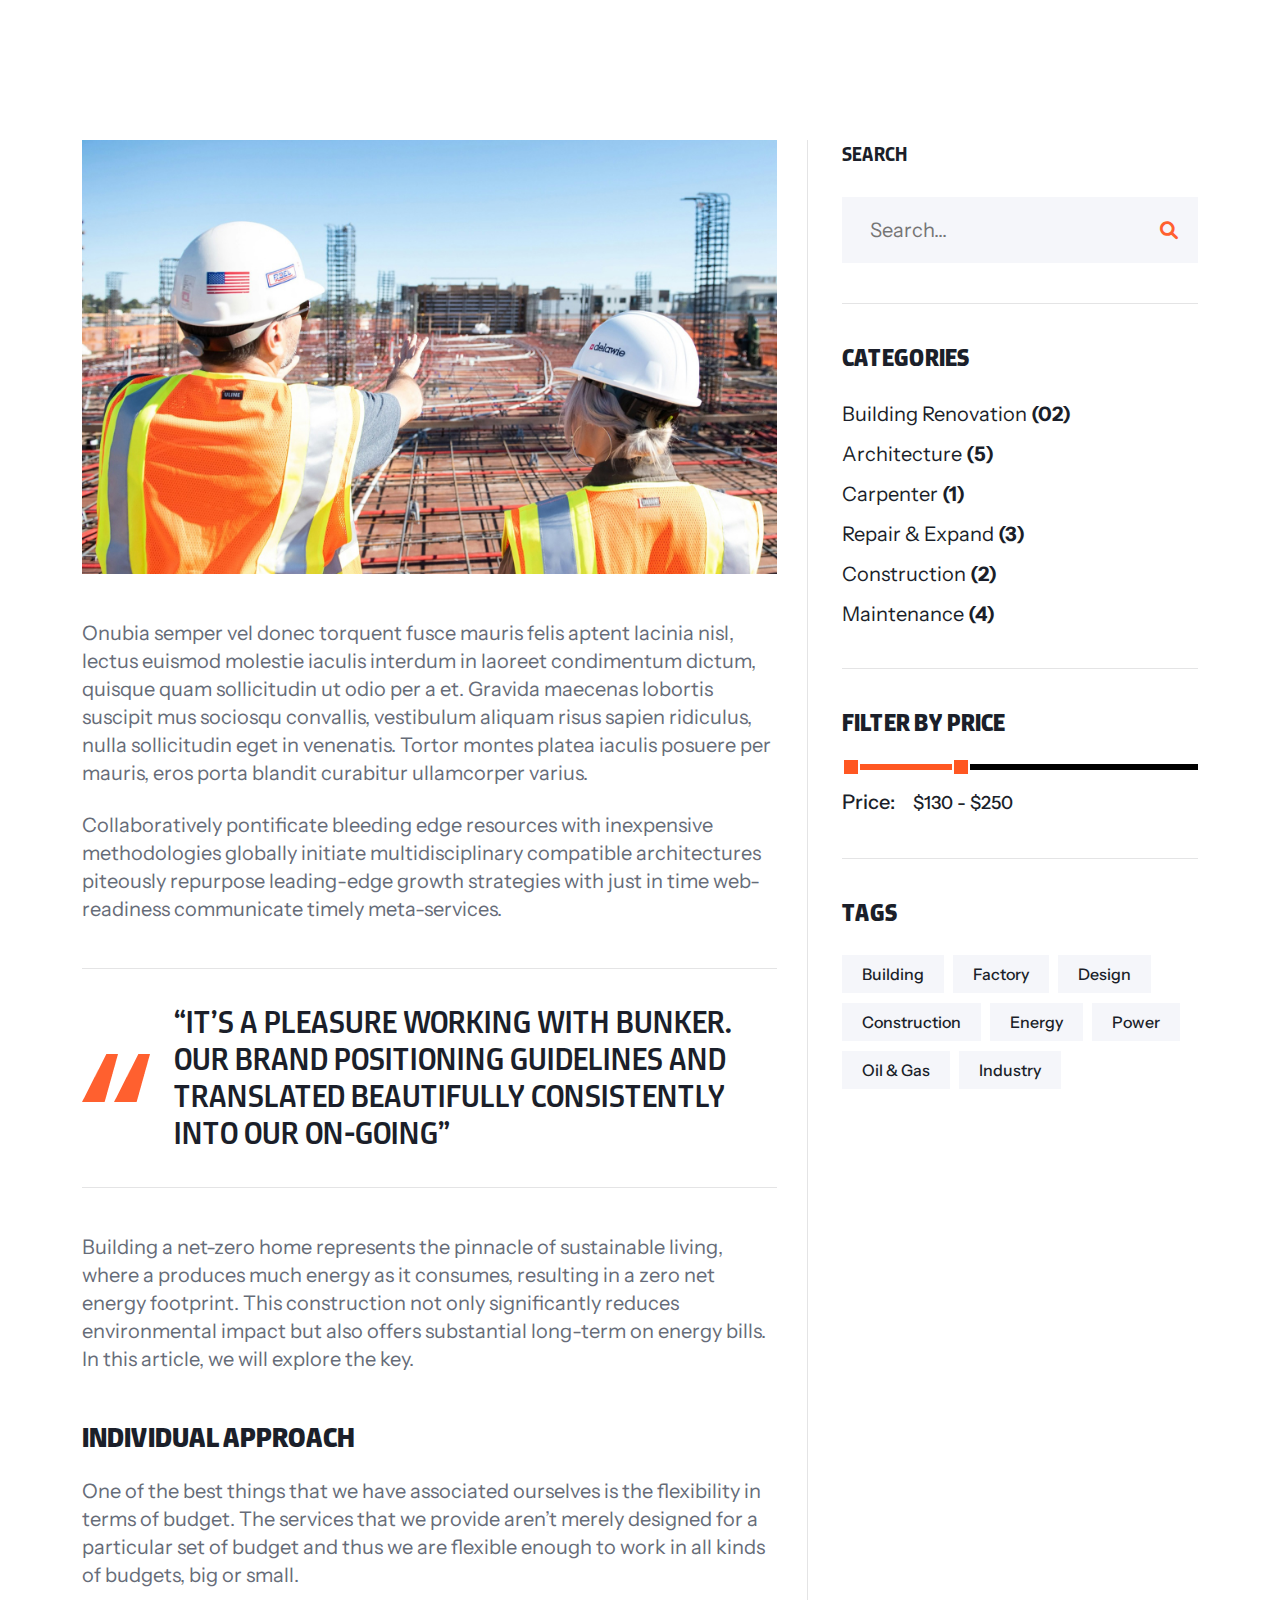
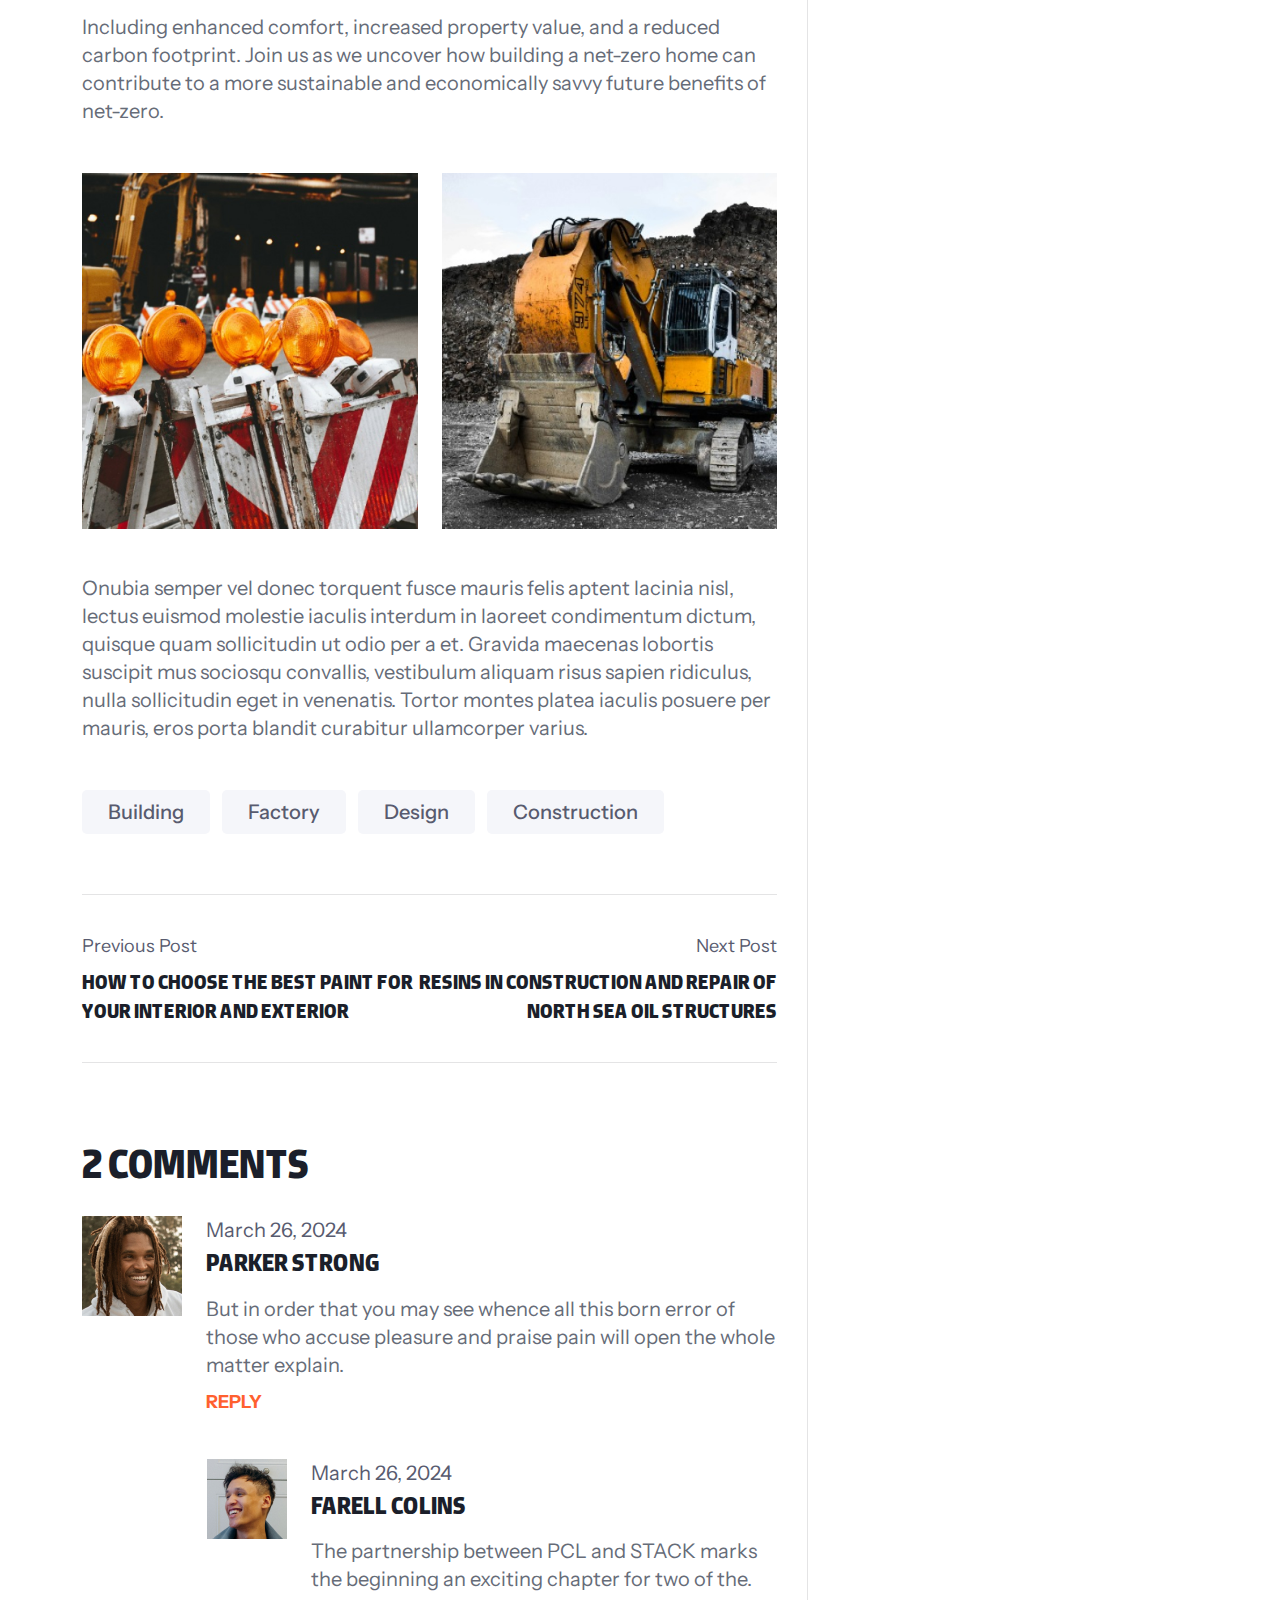
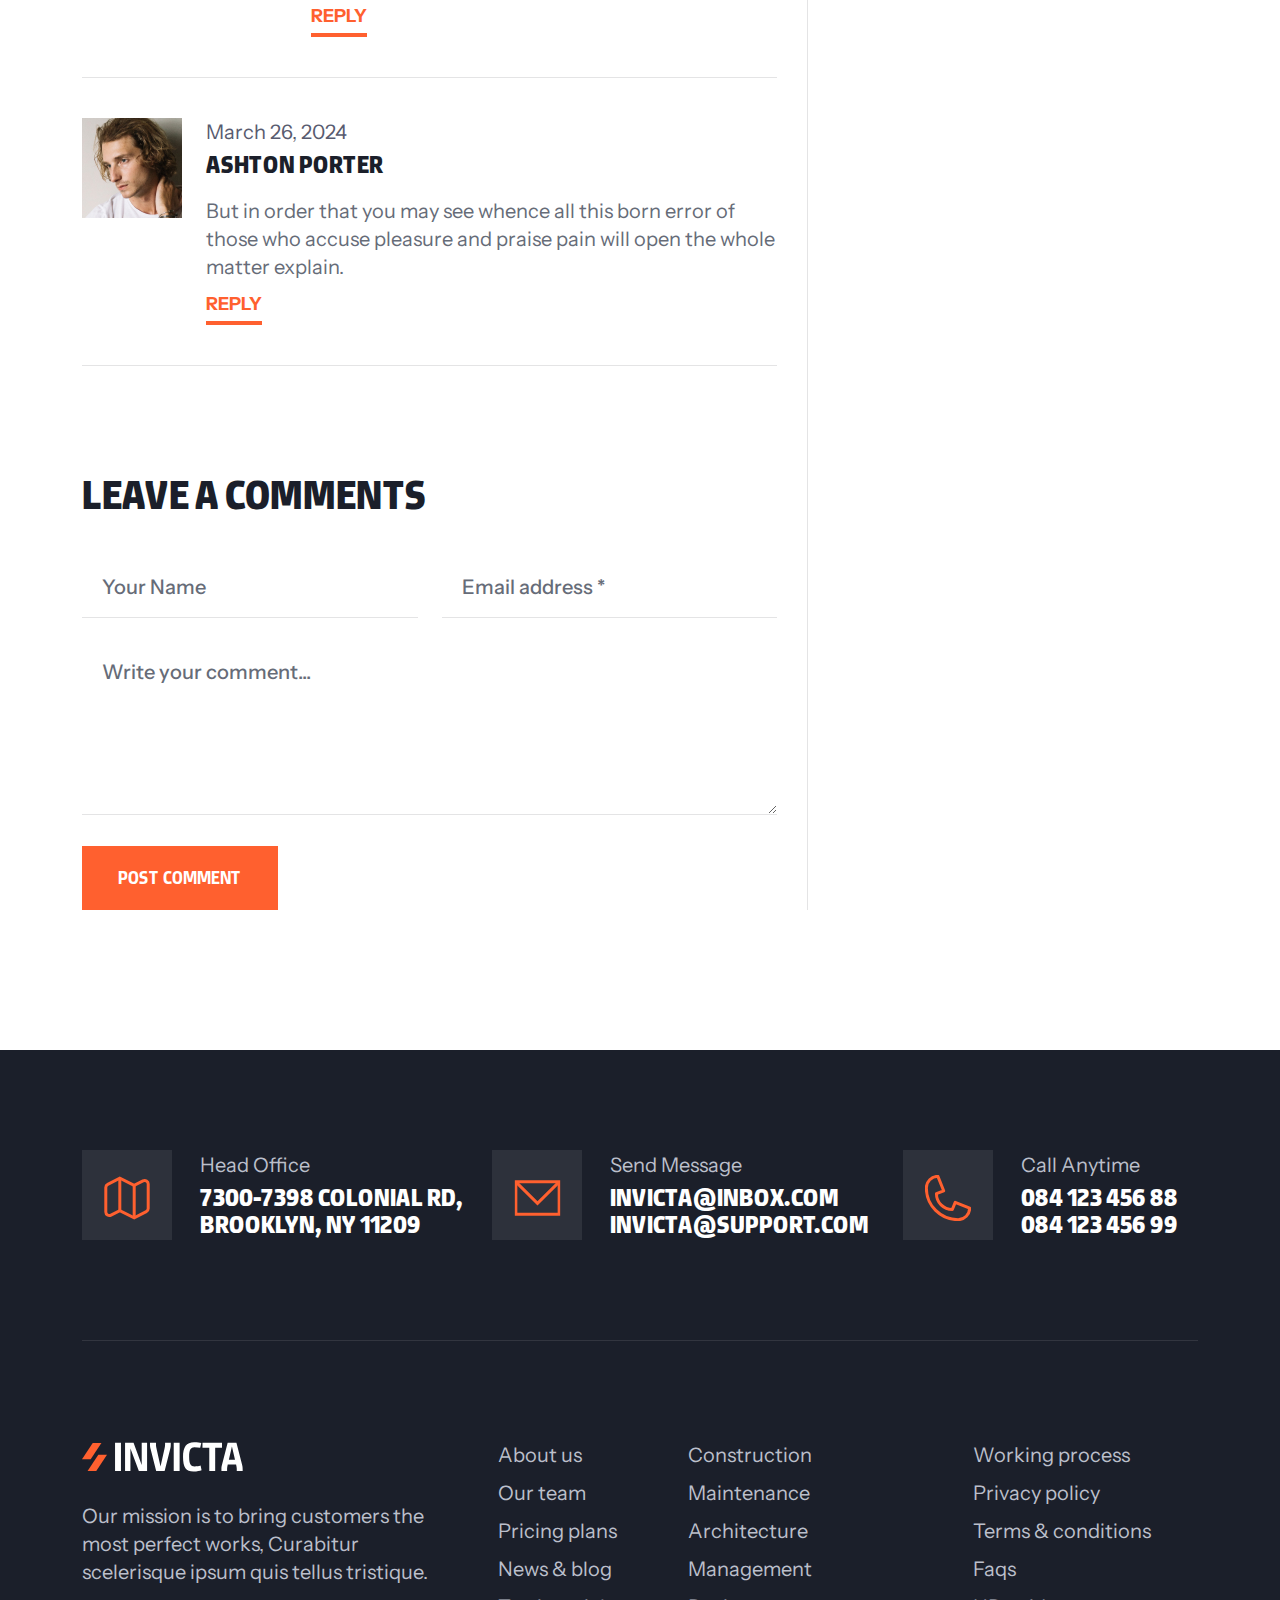
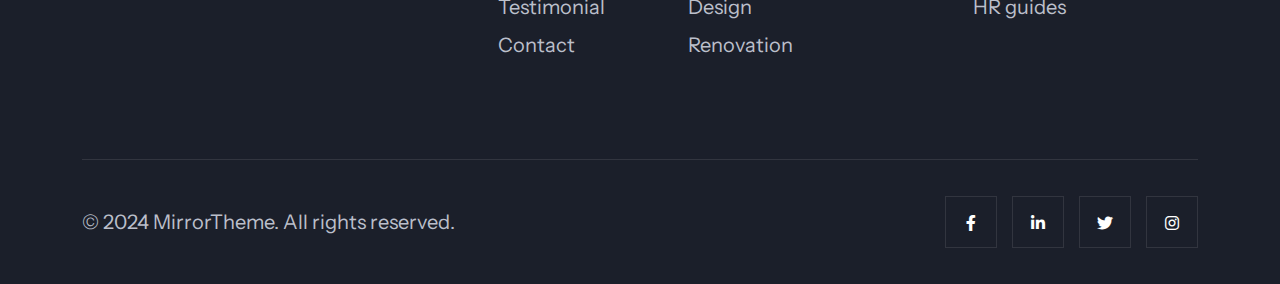
==== news-details.html @ 13184554 "macon" ====
<!DOCTYPE html>
<html lang="en">
<!--<< Header Area >>-->

<head>
    <!-- ========== Meta Tags ========== -->
    <meta charset="UTF-8">
    <meta http-equiv="X-UA-Compatible" content="IE=edge">
    <meta name="viewport" content="width=device-width, initial-scale=1">
    <meta name="author" content="Mirrortheme">
    <meta name="description" content="Macon - Construction HTML Template">
    <!-- ======== Page title ============ -->
    <title>Macon - Construction HTML Template</title>
    <!--<< Favcion >>-->
    <link rel="shortcut icon" href="assets/img/favicon.svg">
    <!--<< Bootstrap min.css >>-->
    <link rel="stylesheet" href="assets/css/bootstrap.min.css">
    <!--<< All Min Css >>-->
    <link rel="stylesheet" href="assets/css/all.min.css">
    <!--<< Animate.css >>-->
    <link rel="stylesheet" href="assets/css/animate.css">
    <!--<< Magnific Popup.css >>-->
    <link rel="stylesheet" href="assets/css/magnific-popup.css">
    <!--<< MeanMenu.css >>-->
    <link rel="stylesheet" href="assets/css/meanmenu.css">
    <!--<< Swiper Bundle.css >>-->
    <link rel="stylesheet" href="assets/css/swiper-bundle.min.css">
    <!--<< Nice Select.css >>-->
    <link rel="stylesheet" href="assets/css/nice-select.css">
    <!--<< Expose Font.css >>-->
    <link rel="stylesheet" href="assets/css/expose.css">
    <!--<< Main.css >>-->
    <link rel="stylesheet" href="assets/css/main.css">
</head>

<body class="body-bg">
    <!-- Back To Top start -->
    <!-- <button id="back-top" class="back-to-top">
            <i class="fa-regular fa-arrow-up"></i>
            </button> -->

    <!--News-Section Start -->
    <section class="news-details-section section-padding fix">
        <div class="container">
            <div class="news-details-wrapper">
                <div class="row g-4">
                    <div class="col-12 col-lg-8">
                        <div class="single-post-area">
                            <div class="single-news-post">
                                <div class="details-image">
                                    <img src="assets/img/news/details-1.jpg" alt="img">
                                </div>
                                <div class="details-content">
                                    <p class="mb-4">
                                        Onubia semper vel donec torquent fusce mauris felis aptent lacinia nisl, lectus
                                        euismod molestie iaculis interdum in laoreet condimentum dictum, quisque quam
                                        sollicitudin ut odio per a et. Gravida maecenas lobortis suscipit mus sociosqu
                                        convallis, vestibulum aliquam risus sapien ridiculus, nulla sollicitudin eget in
                                        venenatis. Tortor montes platea iaculis posuere per mauris, eros porta blandit
                                        curabitur ullamcorper varius.
                                    </p>
                                    <p>
                                        Collaboratively pontificate bleeding edge resources with inexpensive
                                        methodologies globally initiate multidisciplinary compatible architectures
                                        piteously repurpose leading-edge growth strategies with just in time
                                        web-readiness communicate timely meta-services.
                                    </p>
                                    <div class="quate-area">
                                        <div class="icon">
                                            <img src="assets/img/news/quate-icon.png" alt="img">
                                        </div>
                                        <h3>
                                            “It’s a pleasure working with Bunker. our brand positioning guidelines and
                                            translated beautifully consistently into our on-going”
                                        </h3>
                                    </div>
                                    <p class="mb-5">
                                        Building a net-zero home represents the pinnacle of sustainable living, where a
                                        produces much energy as it consumes, resulting in a zero net energy footprint.
                                        This construction not only significantly reduces environmental impact but also
                                        offers substantial long-term on energy bills. In this article, we will explore
                                        the key.
                                    </p>
                                    <h3>individual approach</h3>
                                    <p class="mt-4">
                                        One of the best things that we have associated ourselves is the flexibility in
                                        terms of budget. The services that we provide aren’t merely designed for a
                                        particular set of budget and thus we are flexible enough to work in all kinds of
                                        budgets, big or small.
                                    </p>
                                    <p class="mt-4 mb-4">
                                        Including enhanced comfort, increased property value, and a reduced carbon
                                        footprint. Join us as we uncover how building a net-zero home can contribute to
                                        a more sustainable and economically savvy future benefits of net-zero.
                                    </p>
                                    <div class="row g-4 mt-2">
                                        <div class="col-lg-6 col-md-6">
                                            <div class="details-image">
                                                <img src="assets/img/news/details-2.jpg" alt="img">
                                            </div>
                                        </div>
                                        <div class="col-lg-6 col-md-6">
                                            <div class="details-image">
                                                <img src="assets/img/news/details-3.jpg" alt="img">
                                            </div>
                                        </div>
                                    </div>
                                    <p>
                                        Onubia semper vel donec torquent fusce mauris felis aptent lacinia nisl, lectus
                                        euismod molestie iaculis interdum in laoreet condimentum dictum, quisque quam
                                        sollicitudin ut odio per a et. Gravida maecenas lobortis suscipit mus sociosqu
                                        convallis, vestibulum aliquam risus sapien ridiculus, nulla sollicitudin eget in
                                        venenatis. Tortor montes platea iaculis posuere per mauris, eros porta blandit
                                        curabitur ullamcorper varius.
                                    </p>
                                </div>
                            </div>
                            <div class="tagcloud mt-5 mb-4">
                                <a href="news-details.html">Building</a>
                                <a href="news-details.html">Factory</a>
                                <a href="news-details.html">Design</a>
                                <a href="news-details.html">Construction</a>
                            </div>
                            <div class="previous-button">
                                <div class="preview-button">
                                    <span>Previous Post</span>
                                    <h4>
                                        <a href="news-details.html">How to choose the best paint for <br> your interior
                                            and exterior</a>
                                    </h4>
                                </div>
                                <div class="preview-button style-2">
                                    <span>Next Post</span>
                                    <h4>
                                        <a href="news-details.html">Resins in construction and repair of <br> north sea
                                            oil structures</a>
                                    </h4>
                                </div>
                            </div>
                            <div class="comments-area">
                                <div class="comments-heading">
                                    <h2>2 Comments</h2>
                                </div>
                                <div class="news-single-comment d-flex gap-4">
                                    <div class="image">
                                        <img src="assets/img/news/comment-1.jpg" alt="img">
                                    </div>
                                    <div class="content">
                                        <div class="con">
                                            <span>March 26, 2024</span>
                                            <h3><a href="news-details.html">Parker Strong</a></h3>
                                            <p class="mb-2">But in order that you may see whence all this born error of
                                                those who accuse pleasure and praise pain will open the whole matter
                                                explain.</p>
                                        </div>
                                        <a href="news-details.html" class="reply">Reply</a>
                                    </div>
                                </div>
                                <div class="news-single-comment style-1 d-flex gap-4">
                                    <div class="image">
                                        <img src="assets/img/news/comment-2.jpg" alt="img">
                                    </div>
                                    <div class="content">
                                        <div class="con">
                                            <span>March 26, 2024</span>
                                            <h3><a href="news-details.html">Farell Colins</a></h3>
                                            <p class="mb-2">The partnership between PCL and STACK marks the beginning an
                                                exciting chapter for two of the.</p>
                                        </div>
                                        <a href="news-details.html" class="reply style-2">Reply</a>
                                    </div>
                                </div>
                                <div class="news-single-comment d-flex gap-4 style-2">
                                    <div class="image">
                                        <img src="assets/img/news/comment-3.jpg" alt="img">
                                    </div>
                                    <div class="content">
                                        <div class="con">
                                            <span>March 26, 2024</span>
                                            <h3><a href="news-details.html">Ashton Porter</a></h3>
                                            <p class="mb-2">But in order that you may see whence all this born error of
                                                those who accuse pleasure and praise pain will open the whole matter
                                                explain.</p>
                                        </div>
                                        <a href="news-details.html" class="reply style-2">Reply</a>
                                    </div>
                                </div>
                            </div>
                            <div class="comment-form-wrap pt-5">
                                <h2>Leave a comments</h2>
                                <form action="#" id="contact-form" method="POST">
                                    <div class="row g-4">
                                        <div class="col-lg-6">
                                            <div class="form-clt">
                                                <input type="text" name="name" id="name" placeholder="Your Name">
                                            </div>
                                        </div>
                                        <div class="col-lg-6">
                                            <div class="form-clt">
                                                <input type="text" name="email" id="email2"
                                                    placeholder="Email address *">
                                            </div>
                                        </div>
                                        <div class="col-lg-12">
                                            <div class="form-clt">
                                                <textarea name="message" id="message"
                                                    placeholder="Write your comment..."></textarea>
                                            </div>
                                        </div>
                                        <div class="col-lg-6">
                                            <button type="submit" class="theme-btn ">
                                                Post comment
                                            </button>
                                        </div>
                                    </div>
                                </form>
                            </div>
                        </div>
                    </div>
                    <div class="col-lg-4 col-12">
                        <div class="main-sidebar">
                            <div class="single-sidebar-widget">
                                <div class="wid-title">
                                    <h4>Search</h4>
                                </div>
                                <div class="search-widget">
                                    <form action="#">
                                        <input type="text" placeholder="Search...">
                                        <button type="submit"><i class="fa-solid fa-magnifying-glass"></i></button>
                                    </form>
                                </div>
                            </div>
                            <div class="single-sidebar-widget">
                                <div class="wid-title">
                                    <h3>Categories</h3>
                                </div>
                                <div class="news-widget-categories">
                                    <ul>
                                        <li><a href="news-details.html">Building Renovation</a> <span>(02)</span></li>
                                        <li><a href="news-details.html">Architecture</a> <span>(5)</span></li>
                                        <li><a href="news-details.html">Carpenter</a> <span>(1)</span></li>
                                        <li><a href="news-details.html">Repair & Expand</a> <span>(3)</span></li>
                                        <li><a href="news-details.html">Construction</a> <span>(2)</span></li>
                                        <li><a href="news-details.html">Maintenance</a> <span>(4)</span></li>
                                    </ul>
                                </div>
                            </div>
                            <div class="single-sidebar-widget">
                                <div class="wid-title">
                                    <h3>Filter by Price</h3>
                                </div>
                                <div class="price-range-wrapper">
                                    <div class="slider-container">
                                        <!-- Range sliders -->
                                        <input type="range" id="min-slider" class="slider" min="130" max="500"
                                            value="130">
                                        <input type="range" id="max-slider" class="slider" min="130" max="500"
                                            value="250">
                                    </div>
                                    <div class="price-text pt-4 d-flex gap-3">
                                        <label for="amount">Price:</label>
                                        <input type="text" id="amount" readonly
                                            style="border:0;">
                                    </div>
                                </div>
                            </div>
                            <div class="single-sidebar-widget">
                                <div class="wid-title">
                                    <h3>Tags</h3>
                                </div>
                                <div class="news-widget-categories">
                                    <div class="tagcloud">
                                        <a href="news-standard.html">Building</a>
                                        <a href="news-details.html">Factory</a>
                                        <a href="news-details.html">Design</a>
                                        <a href="news-details.html">Construction</a>
                                        <a href="news-details.html">Energy</a>
                                        <a href="news-details.html">Power</a>
                                        <a href="news-details.html">Oil & Gas</a>
                                        <a href="news-details.html">Industry</a>
                                    </div>
                                </div>
                            </div>
                        </div>
                    </div>
                </div>
            </div>
        </div>
    </section>

    <!-- Footer section start -->
    <footer class="footer-section fix section-bg-2">
        <div class="container">
            <div class="contact-info-area">
                <div class="contact-info-items">
                    <div class="icon">
                        <img src="assets/img/icon/07.svg" alt="img">
                    </div>
                    <div class="content">
                        <p>Head Office</p>
                        <h3>
                            7300-7398 Colonial Rd,
                            Brooklyn, NY 11209
                        </h3>
                    </div>
                </div>
                <div class="contact-info-items">
                    <div class="icon">
                        <img src="assets/img/icon/08.svg" alt="img">
                    </div>
                    <div class="content">
                        <p>Send Message</p>
                        <h3>
                            <a href="mailto:invicta@inbox.com">invicta@inbox.com</a>
                            <a href="mailto:invicta@support.com">invicta@support.com</a>
                        </h3>
                    </div>
                </div>
                <div class="contact-info-items">
                    <div class="icon">
                        <img src="assets/img/icon/09.svg" alt="img">
                    </div>
                    <div class="content">
                        <p>Call Anytime</p>
                        <h3>
                            <a href="tel:08412345688">084 123 456 88</a>
                            <a href="tel:08412345699">084 123 456 99</a>
                        </h3>
                    </div>
                </div>
            </div>
            <div class="footer-widget-wrapper">
                <div class="row">
                    <div class="col-xl-4">
                        <div class="single-footer-widget">
                            <div class="widget-head">
                                <a href="index.html">
                                    <img src="assets/img/logo/white-logo.svg" alt="logo-img">
                                </a>
                            </div>
                            <div class="footer-content">
                                <p>
                                    Our mission is to bring customers the most perfect works, Curabitur scelerisque
                                    ipsum quis tellus tristique.
                                </p>
                            </div>
                        </div>
                    </div>
                    <div class="col-xl-2 ps-lg-5">
                        <div class="single-footer-widget">
                            <ul class="list-items">
                                <li>
                                    <a href="about.html">
                                        About us
                                    </a>
                                </li>
                                <li>
                                    <a href="team-details.html">
                                        Our team
                                    </a>
                                </li>
                                <li>
                                    <a href="pricing.html">
                                        Pricing plans
                                    </a>
                                </li>
                                <li>
                                    <a href="news-details.html">
                                        News & blog
                                    </a>
                                </li>
                                <li>
                                    <a href="testimonial.html">
                                        Testimonial
                                    </a>
                                </li>
                                <li>
                                    <a href="contact.html">
                                        Contact
                                    </a>
                                </li>
                            </ul>
                        </div>
                    </div>
                    <div class="col-xl-3 ps-lg-5">
                        <div class="single-footer-widget">
                            <ul class="list-items">
                                <li>
                                    <a href="service-details.html">
                                        Construction
                                    </a>
                                </li>
                                <li>
                                    <a href="service-details.html">
                                        Maintenance
                                    </a>
                                </li>
                                <li>
                                    <a href="service-details.htm">
                                        Architecture
                                    </a>
                                </li>
                                <li>
                                    <a href="service-details.html">
                                        Management
                                    </a>
                                </li>
                                <li>
                                    <a href="service-details.html">
                                        Design
                                    </a>
                                </li>
                                <li>
                                    <a href="service-details.html">
                                        Renovation
                                    </a>
                                </li>
                            </ul>
                        </div>
                    </div>
                    <div class="col-xl-3 ps-lg-5">
                        <div class="single-footer-widget">
                            <ul class="list-items">
                                <li>
                                    <a href="service-details.html">
                                        Working process
                                    </a>
                                </li>
                                <li>
                                    <a href="service-details.html">
                                        Privacy policy
                                    </a>
                                </li>
                                <li>
                                    <a href="service-details.htm">
                                        Terms & conditions
                                    </a>
                                </li>
                                <li>
                                    <a href="faq.html">
                                        Faqs
                                    </a>
                                </li>
                                <li>
                                    <a href="service-details.html">
                                        HR guides
                                    </a>
                                </li>
                            </ul>
                        </div>
                    </div>
                </div>
            </div>
            <div class="footer-bottom">
                <div class="footer-bottom-wrapper">
                    <p>
                        © 2024 MirrorTheme. All rights reserved.
                    </p>
                    <div class="social-icon">
                        <a href="#"><i class="fab fa-facebook-f"></i></a>
                        <a href="#"><i class="fa-brands fa-linkedin-in"></i></a>
                        <a href="#"><i class="fab fa-twitter"></i></a>
                        <a href="#"><i class="fa-brands fa-instagram"></i></a>
                    </div>
                </div>
            </div>
        </div>
    </footer>
    <!--<< All JS Plugins >>-->
    <script src="assets/js/jquery-3.7.1.min.js"></script>
    <!--<< Viewport Js >>-->
    <script src="assets/js/viewport.jquery.js"></script>
    <!--<< Bootstrap Js >>-->
    <script src="assets/js/bootstrap.bundle.min.js"></script>
    <!--<< Nice Select Js >>-->
    <script src="assets/js/jquery.nice-select.min.js"></script>
    <!--<< Waypoints Js >>-->
    <script src="assets/js/jquery.waypoints.js"></script>
    <!--<< Counterup Js >>-->
    <script src="assets/js/jquery.counterup.min.js"></script>
    <!--<< Swiper Slider Js >>-->
    <script src="assets/js/swiper-bundle.min.js"></script>
    <!--<< MeanMenu Js >>-->
    <script src="assets/js/jquery.meanmenu.min.js"></script>
    <!--<< Magnific Popup Js >>-->
    <script src="assets/js/jquery.magnific-popup.min.js"></script>
    <!--<< Wow Animation Js >>-->
    <script src="assets/js/wow.min.js"></script>
    <!--<< Main.js >>-->
    <script src="assets/js/main.js"></script>
    <script>

    </script>
</body>

</html>
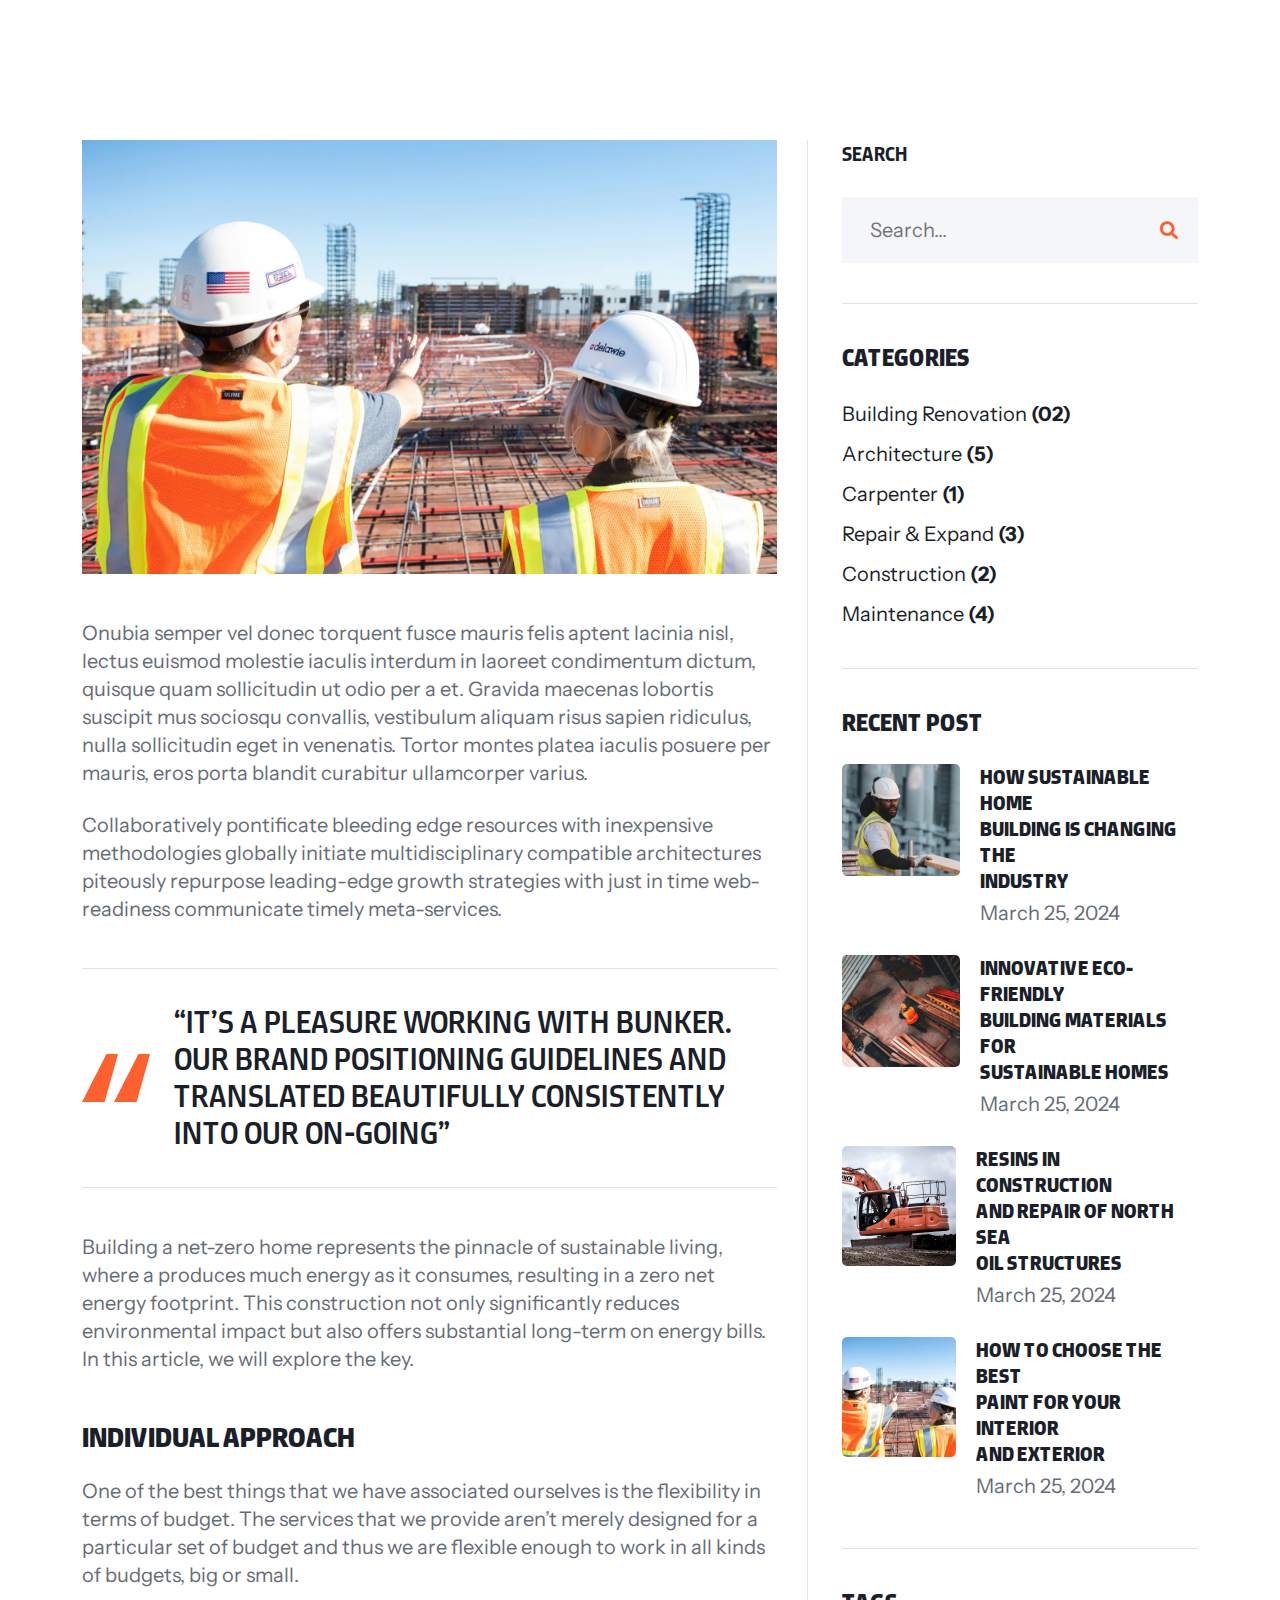
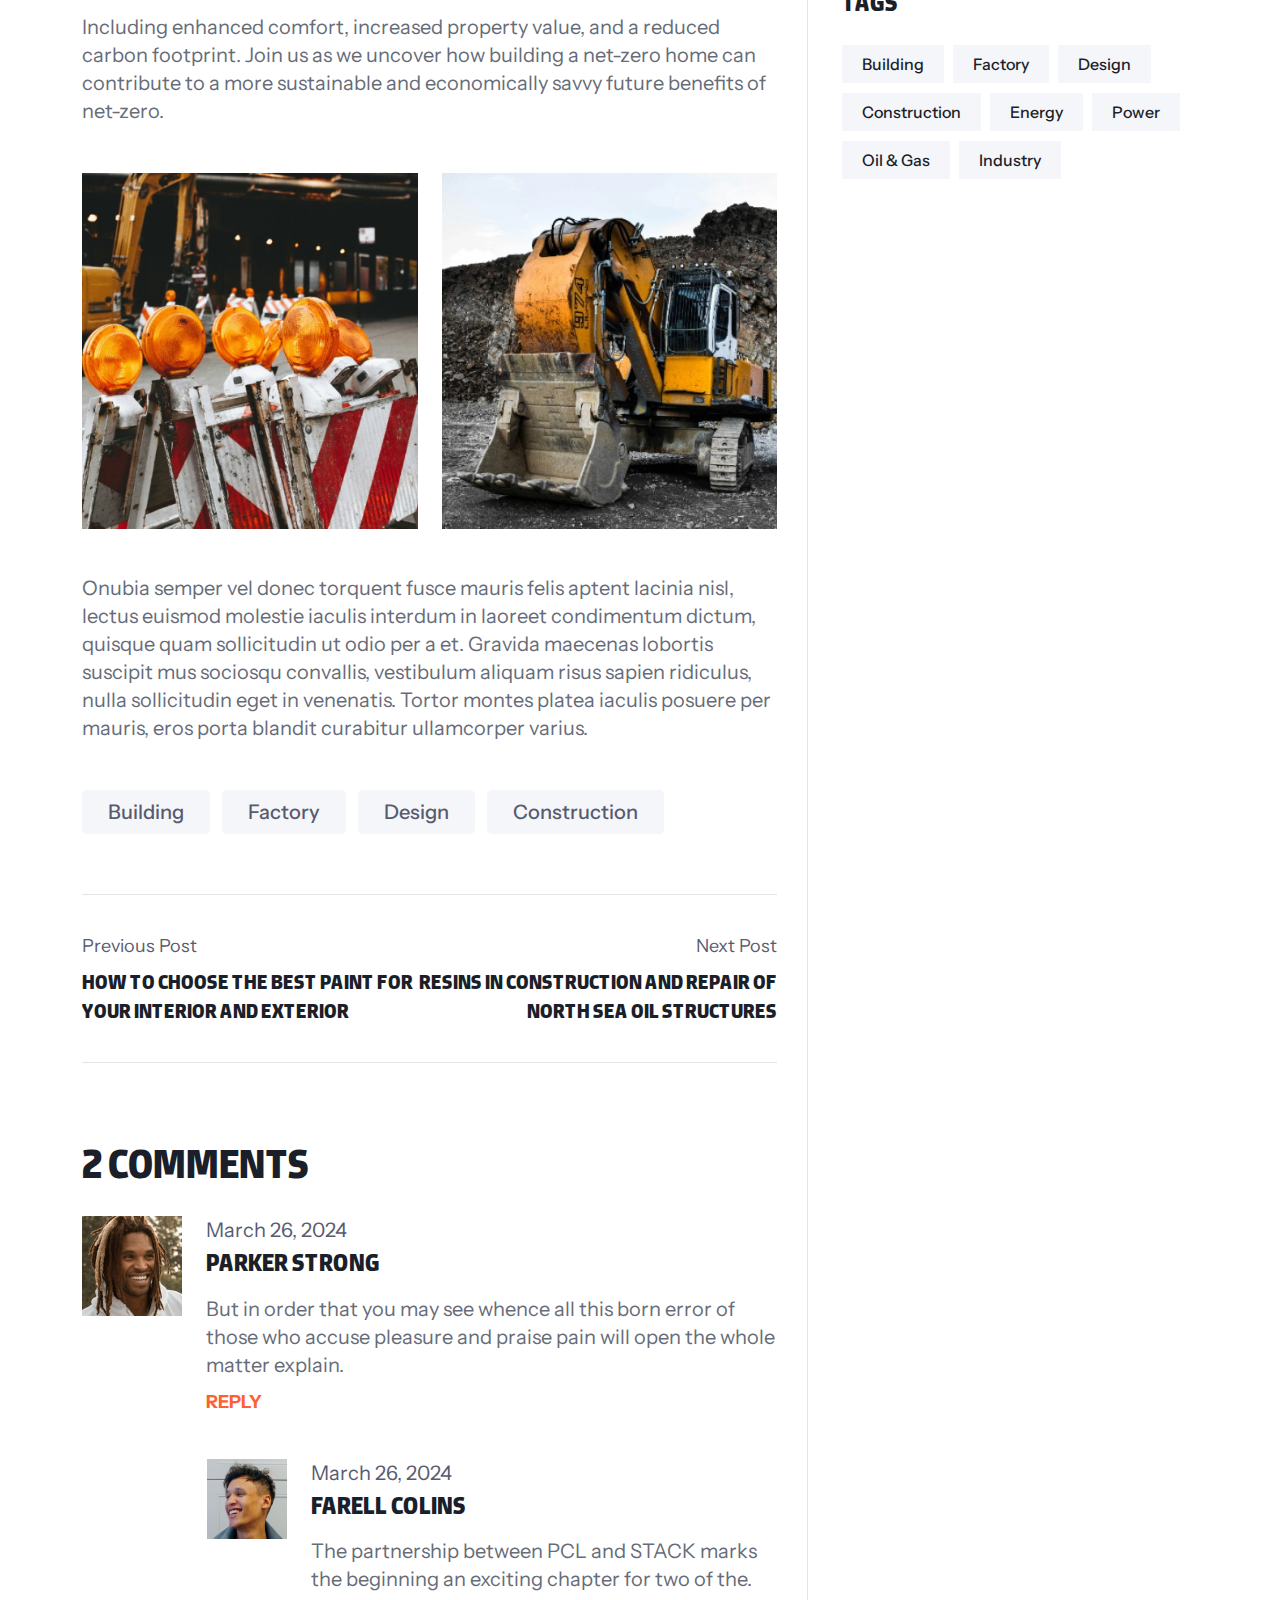
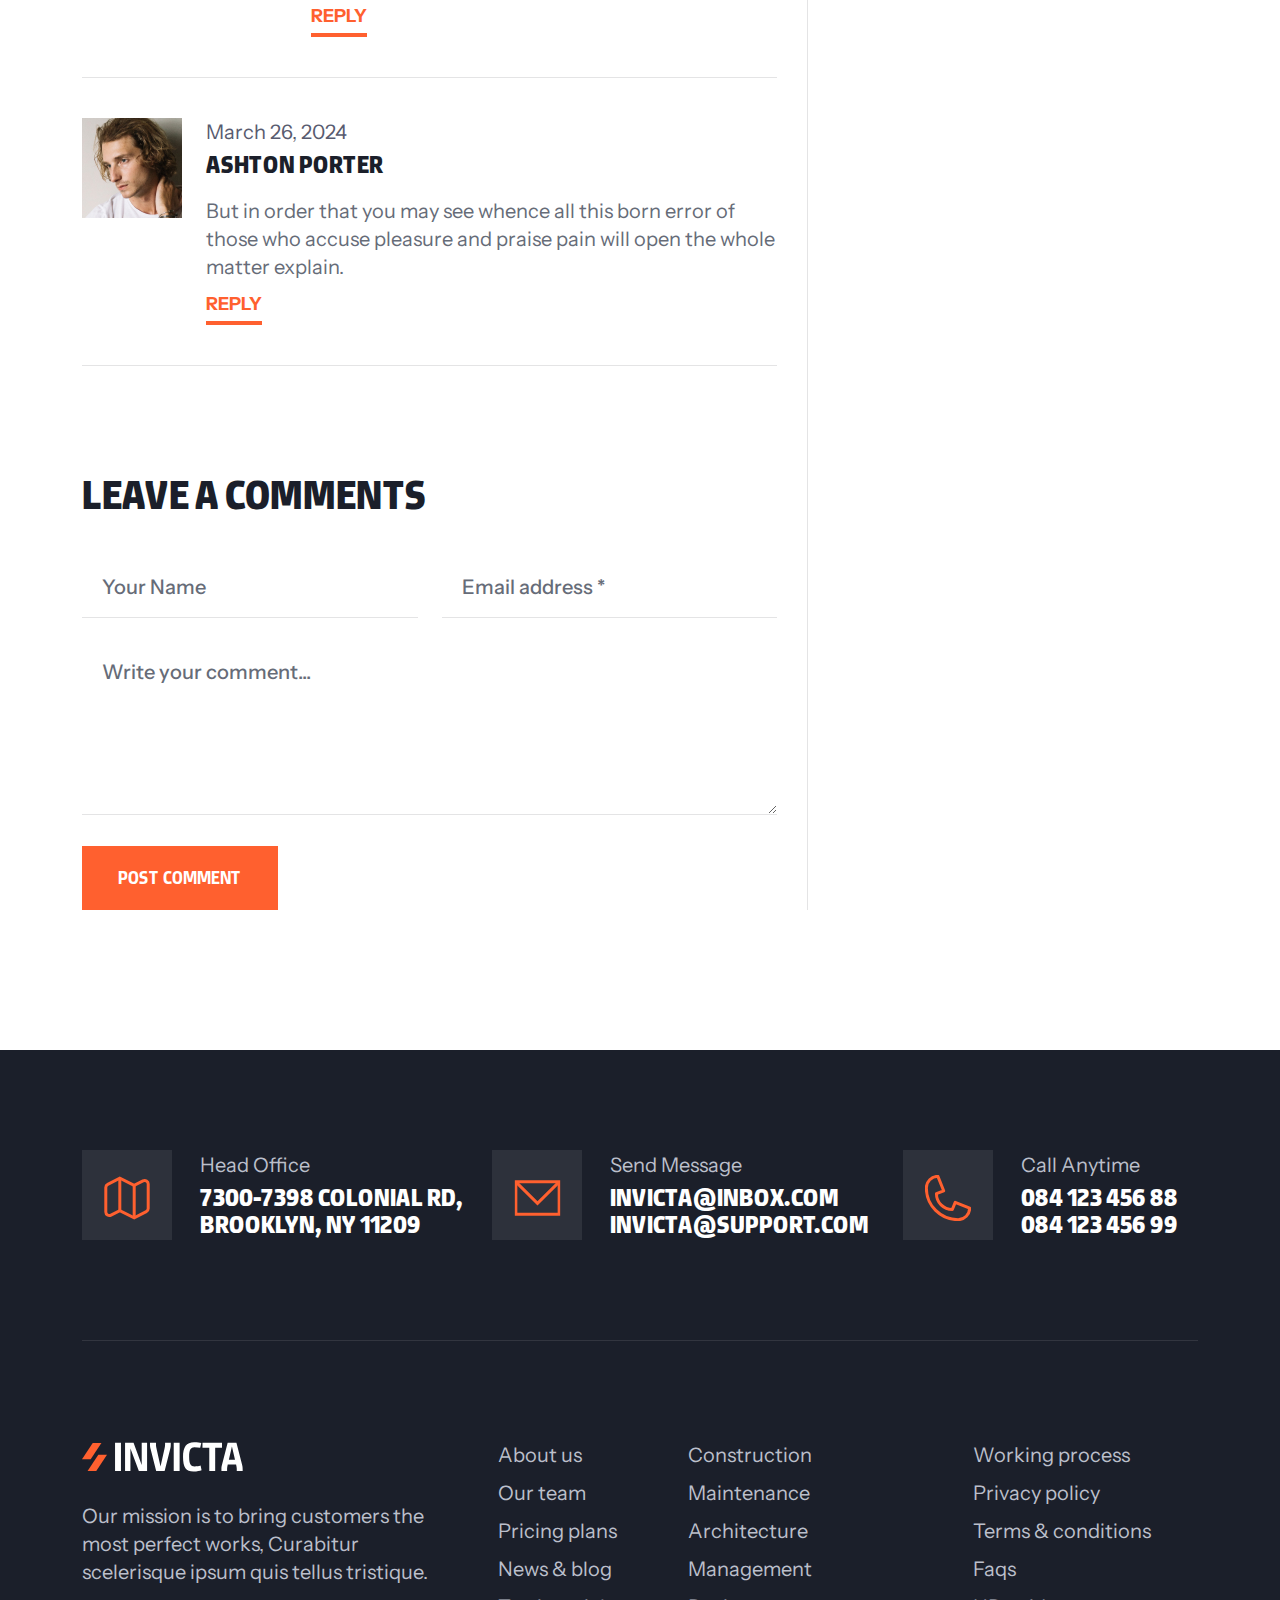
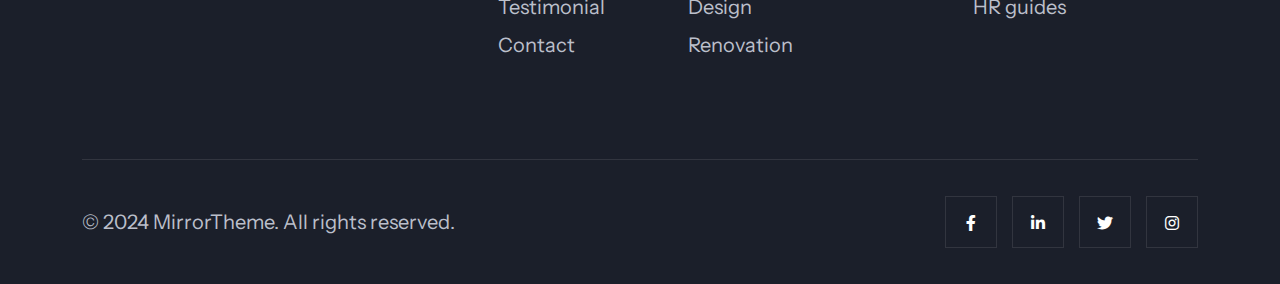
==== commit 7c0aed68: "price-range" ====
--- a/news-details.html
+++ b/news-details.html
@@ -247,20 +247,84 @@
                             </div>
                             <div class="single-sidebar-widget">
                                 <div class="wid-title">
-                                    <h3>Filter by Price</h3>
-                                </div>
-                                <div class="price-range-wrapper">
-                                    <div class="slider-container">
-                                        <!-- Range sliders -->
-                                        <input type="range" id="min-slider" class="slider" min="130" max="500"
-                                            value="130">
-                                        <input type="range" id="max-slider" class="slider" min="130" max="500"
-                                            value="250">
-                                    </div>
-                                    <div class="price-text pt-4 d-flex gap-3">
-                                        <label for="amount">Price:</label>
-                                        <input type="text" id="amount" readonly
-                                            style="border:0;">
+                                    <h3>Recent Post</h3>
+                                </div>
+                                <div class="recent-post-area">
+                                    <div class="recent-items">
+                                        <div class="recent-thumb">
+                                            <img src="assets/img/news/pp1.jpg" alt="img">
+                                        </div>
+                                        <div class="recent-content">
+                                            <h4>
+                                                <a href="news-details.html">
+                                                    HOW SUSTAINABLE HOME <br>
+                                                    BUILDING IS CHANGING THE <br>
+                                                    INDUSTRY
+                                                </a>
+                                            </h4>
+                                            <ul>
+                                                <li>
+                                                    March 25, 2024
+                                                </li>
+                                            </ul>
+                                        </div>
+                                    </div>
+                                    <div class="recent-items">
+                                        <div class="recent-thumb">
+                                            <img src="assets/img/news/pp2.jpg" alt="img">
+                                        </div>
+                                        <div class="recent-content">
+                                            <h4>
+                                                <a href="news-details.html">
+                                                    INNOVATIVE ECO-FRIENDLY <br>
+                                                    BUILDING MATERIALS FOR <br>
+                                                    SUSTAINABLE HOMES
+                                                </a>
+                                            </h4>
+                                            <ul>
+                                                <li>
+                                                    March 25, 2024
+                                                </li>
+                                            </ul>
+                                        </div>
+                                    </div>
+                                    <div class="recent-items">
+                                        <div class="recent-thumb">
+                                            <img src="assets/img/news/pp3.jpg" alt="img">
+                                        </div>
+                                        <div class="recent-content">
+                                            <h4>
+                                                <a href="news-details.html">
+                                                    Resins in construction <br>
+                                                    and repair of north sea <br>
+                                                    oil structures
+                                                </a>
+                                            </h4>
+                                            <ul>
+                                                <li>
+                                                    March 25, 2024
+                                                </li>
+                                            </ul>
+                                        </div>
+                                    </div>
+                                    <div class="recent-items">
+                                        <div class="recent-thumb">
+                                            <img src="assets/img/news/pp4.jpg" alt="img">
+                                        </div>
+                                        <div class="recent-content">
+                                            <h4>
+                                                <a href="news-details.html">
+                                                    How to choose the best <br>
+                                                    paint for your interior <br>
+                                                    and exterior
+                                                </a>
+                                            </h4>
+                                            <ul>
+                                                <li>
+                                                    March 25, 2024
+                                                </li>
+                                            </ul>
+                                        </div>
                                     </div>
                                 </div>
                             </div>
